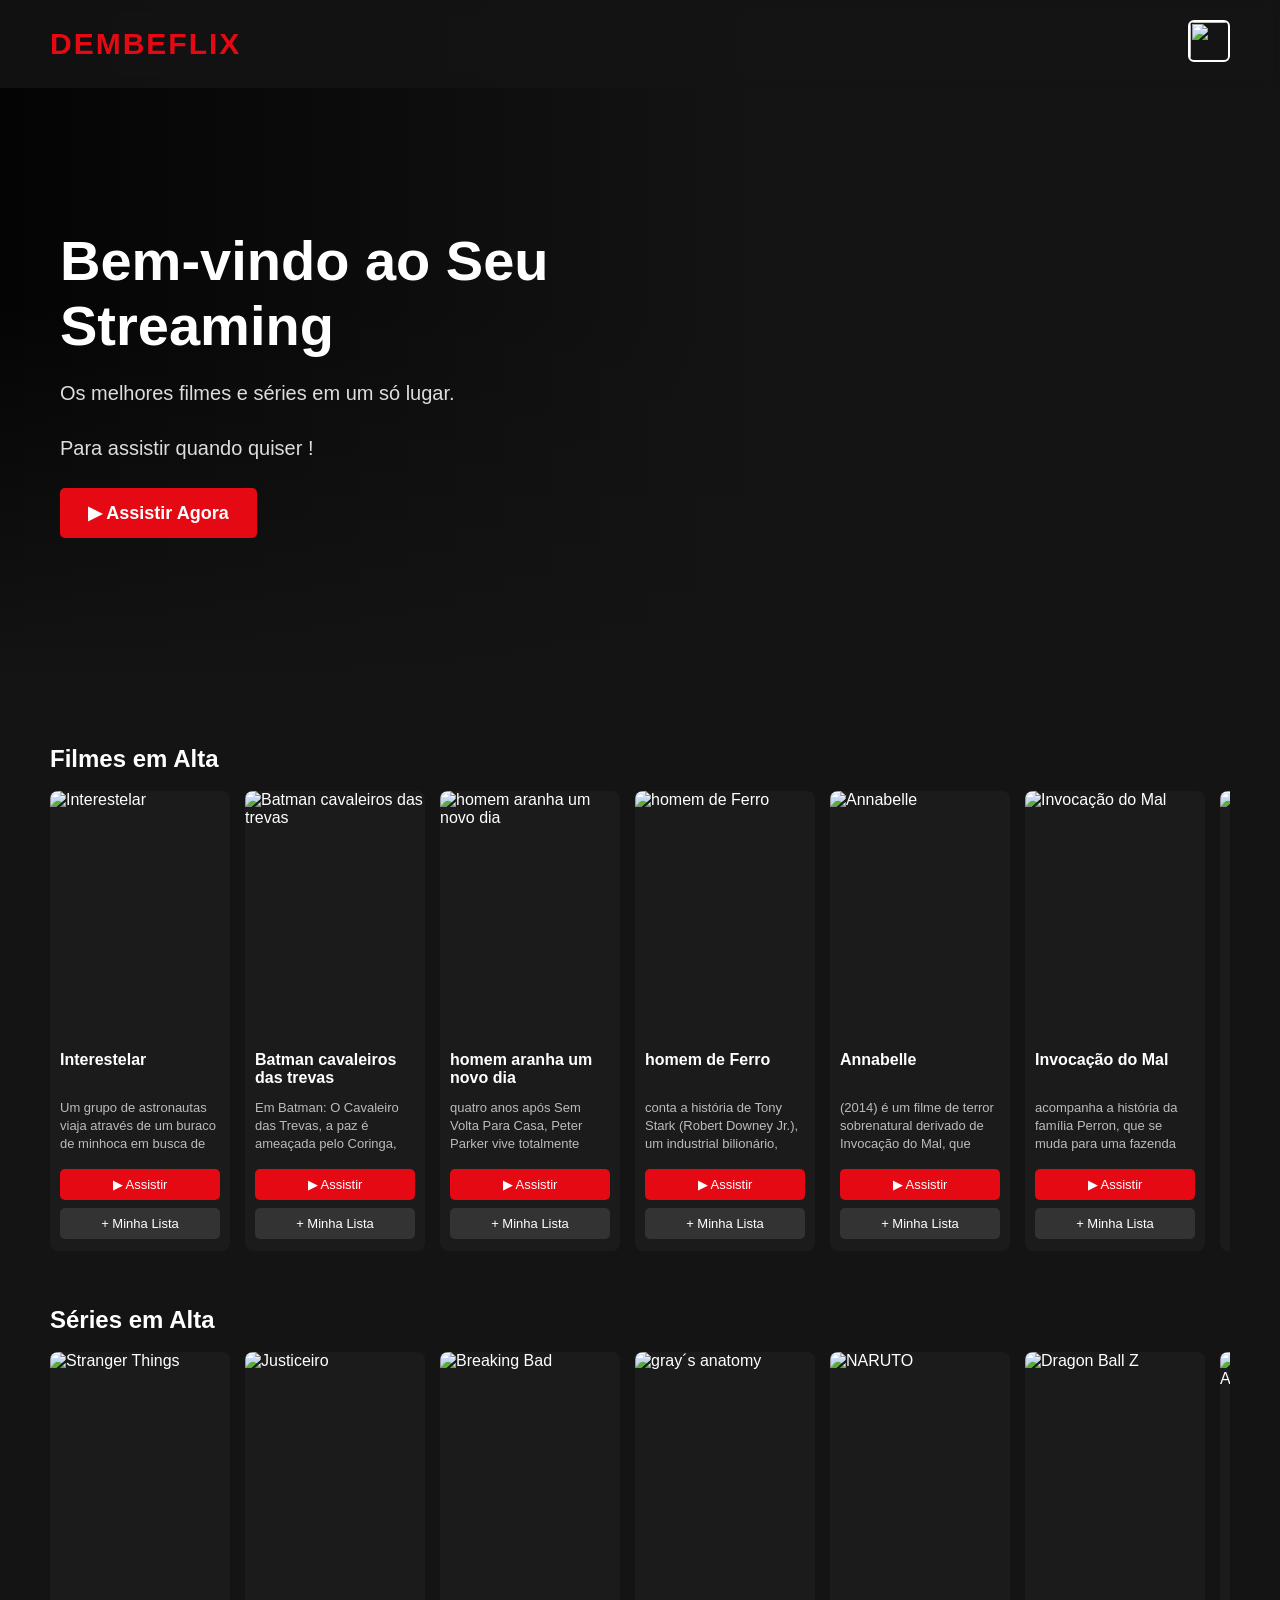
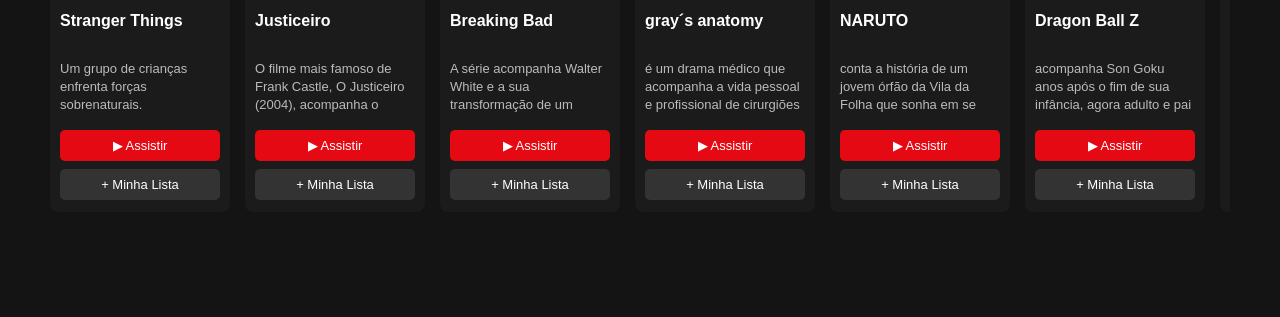
==== index.html @ 872cde3d "Add files via upload" ====
<!DOCTYPE html>
<html lang="pt-BR">
<head>
<meta charset="UTF-8">
<meta name="viewport" content="width=device-width, initial-scale=1.0">
<title>Meu Streaming</title>
<link rel="stylesheet" href="style.css">
</head>

<body>

<!-- MENU SUPERIOR -->
<header class="navbar">
    <div class="logo">DEMBEFLIX</div>

    <div class="perfil">
        <img src="Imagens/dembele.jpg" class="fotoPerfil">
    </div>
</header>


<!-- BANNER PRINCIPAL -->
<section class="banner">
    <div class="banner-conteudo">
        <h1>Bem-vindo ao Seu Streaming</h1>
        <p>Os melhores filmes e séries em um só lugar.</p>
        <p>Para assistir quando quiser !</p>

        <button class="btnAssistir">
            ▶ Assistir Agora
        </button>
    </div>
</section>


<!-- CONTEÚDO -->
<main class="container">

    <section class="lista">
        <h2>Filmes em Alta</h2>
        <div id="listaFilmes" class="carrossel"></div>
    </section>

    <section class="lista">
        <h2>Séries em Alta</h2>
        <div id="listaSeries" class="carrossel"></div>
    </section>

</main>

<script src="filmes.js"></script>
<script src="script.js"></script>

</body>
</html>
---- style.css ----
/* RESET */
*{
    margin:0;
    padding:0;
    box-sizing:border-box;
}

body{
    font-family: Arial, Helvetica, sans-serif;
    background:#141414;
    color:white;
}

/* NAVBAR */
.navbar{
    position: fixed;
    top: 0;
    width: 100%;
    padding: 20px 50px;
    display: flex;
    justify-content: space-between;
    align-items: center;

    /* CORREÇÃO */
    background: rgba(20, 20, 20, 0.85);
    backdrop-filter: blur(8px);

    z-index: 1000;
}

.logo{
    color:#e50914;
    font-size:30px;
    font-weight:bold;
    letter-spacing:2px;
}

.fotoPerfil{
    width:42px;
    height:42px;
    border-radius:6px;
    border:2px solid white;
}

/* BANNER PRINCIPAL (igual Netflix) */
.banner{
    height:85vh;
    background-image:
    linear-gradient(to top, #141414 10%, transparent 60%),
    linear-gradient(to right, rgba(0,0,0,0.8), transparent 60%),
    url('Imagens/imagem-banner.jpg');   /* coloque sua imagem aqui */

    background-size:cover;
    background-position:center;

    display:flex;
    align-items:center;
    padding-left:60px;
}

.banner-conteudo{
    max-width:500px;
}

.banner h1{
    font-size:56px;
    margin-bottom:20px;
}

.banner p{
    font-size:20px;
    color:#ddd;
    margin-bottom:25px;
    line-height:1.5;
}

/* BOTÃO */
.btnAssistir{
    background:#e50914;
    color:white;
    border:none;
    padding:14px 28px;
    font-size:18px;
    border-radius:5px;
    cursor:pointer;
    transition:0.3s;
    font-weight:bold;
}

.btnAssistir:hover{
    background:#ff1f2d;
    transform:scale(1.05);
}

/* CONTAINER */
.container{
    padding:20px 50px 50px;
    margin-top:-40px;
    position:relative;
    z-index:2;
}

.lista{
    margin-bottom:45px;
}

.lista h2{
    margin-bottom:18px;
    font-size:24px;
}

/* CARROSSEL */
.carrossel{
    display:flex;
    gap:15px;
    overflow-x:auto;
    scroll-behavior:smooth;
    padding-bottom:10px;
}

.carrossel::-webkit-scrollbar{
    display:none;
}

/* CARDS MELHORES */
.card{
    min-width:180px;
    max-width:180px;

    background:#1b1b1b;
    border-radius:8px;
    overflow:hidden;

    transition:0.3s;
    cursor:pointer;
    flex-shrink:0;

    display:flex;
    flex-direction:column;
}

.card:hover{
    transform:translateY(-6px);
    box-shadow:0 10px 25px rgba(0,0,0,0.7);
}

/* IMAGEM MENOR E MAIS BONITA */
.card img{
    width:100%;
    height:250px;
    object-fit:cover;
}

/* TEXTO */
.card h3{
    font-size:16px;
    margin:10px;

    height:38px;

    display:flex;
    align-items:flex-start;

    overflow:hidden;
}

.card p{
    font-size:13px;
    color:#bbb;
    padding:0 10px;
    line-height:1.4;

    height:55px;
    overflow:hidden;

    margin-bottom:15px;
}

/* BOTÕES DOS CARDS */
.botoes{
    display:flex;
    flex-direction:column;
    gap:8px;

    padding:0 10px 12px;

    margin-top:auto;
}

.botoes button{
    border:none;
    padding:8px;
    border-radius:5px;
    cursor:pointer;
    font-size:13px;
    transition:0.3s;
}

.botoes button:first-child{
    background:#e50914;
    color:white;
}

.botoes button:last-child{
    background:#333;
    color:white;
}

.botoes button:hover{
    transform:scale(1.03);
}


/* ============================= */
/* PÁGINA DO PLAYER */
/* ============================= */

.paginaPlayer{
    background:#000;
}


/* ÁREA PRINCIPAL */

.areaPlayer{
    padding:130px 40px 40px;
    min-height:100vh;
}


/* PLAYER */

.videoContainer{
    width:90%;
    max-width:950px;

    margin:0 auto;

    aspect-ratio:16 / 9;

    background:#000;

    border-radius:8px;
    overflow:hidden;

    box-shadow:0 10px 40px rgba(0,0,0,0.8);
}

/* TELAS MENORES */

@media (max-height:800px){

    .videoContainer{
        max-width:800px;
    }

    .areaPlayer{
        padding-top:110px;
    }

}


.videoContainer iframe{
    width:100%;
    height:100%;
}


/* INFORMAÇÕES */

.infoPlayer{
    max-width:1200px;
    margin:30px auto;
}


.infoPlayer h1{
    font-size:38px;
    margin-bottom:15px;
}


.infoPlayer p{
    font-size:18px;

    color:#bbb;

    max-width:800px;

    line-height:1.6;
}


/* BOTÃO VOLTAR */

.voltar{
    color:white;

    text-decoration:none;

    background:#333;

    padding:10px 18px;

    border-radius:5px;

    transition:0.3s;
}


.voltar:hover{
    background:#e50914;
}


/* BOTÃO PLAY DOS CARDS */

.btnPlay{
    background:#e50914;

    color:white;

    text-decoration:none;

    text-align:center;

    padding:8px;

    border-radius:5px;

    font-size:13px;

    transition:0.3s;
}


.btnPlay:hover{
    background:#ff1f2d;

    transform:scale(1.03);
}
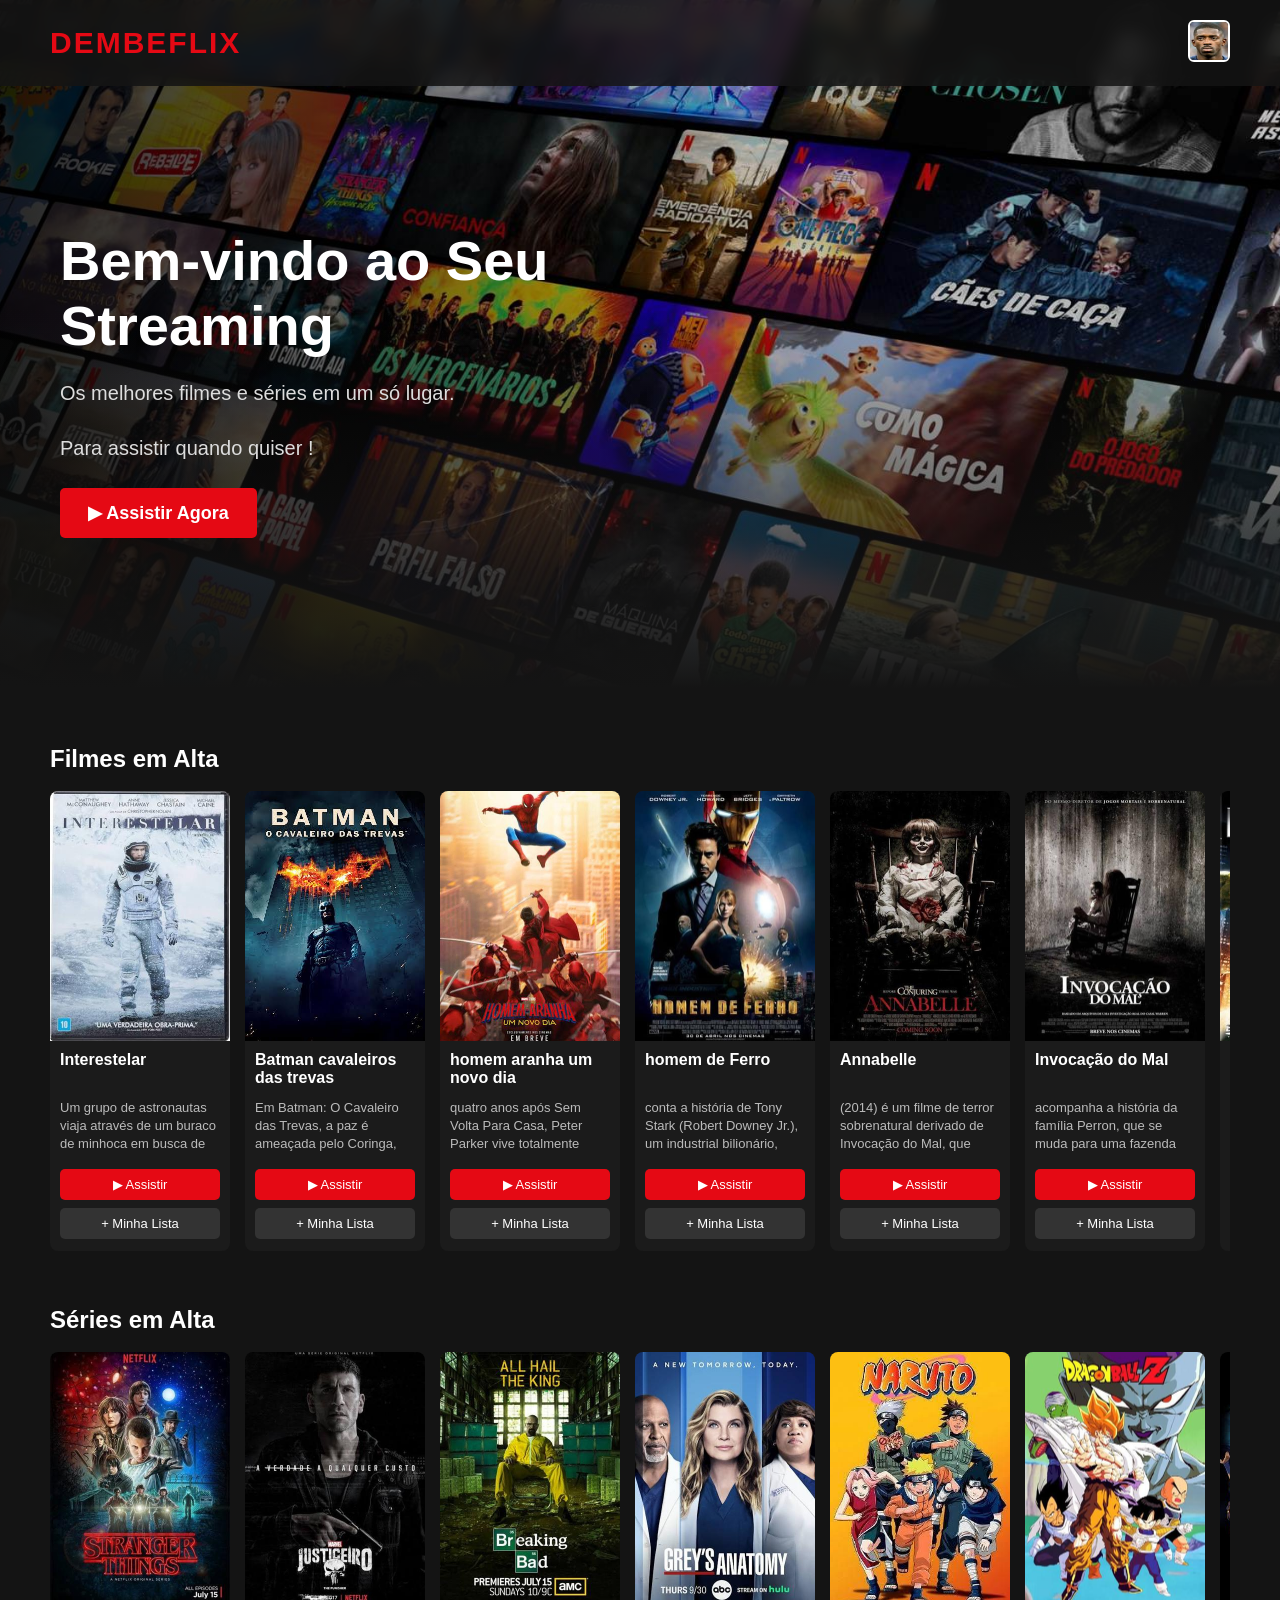
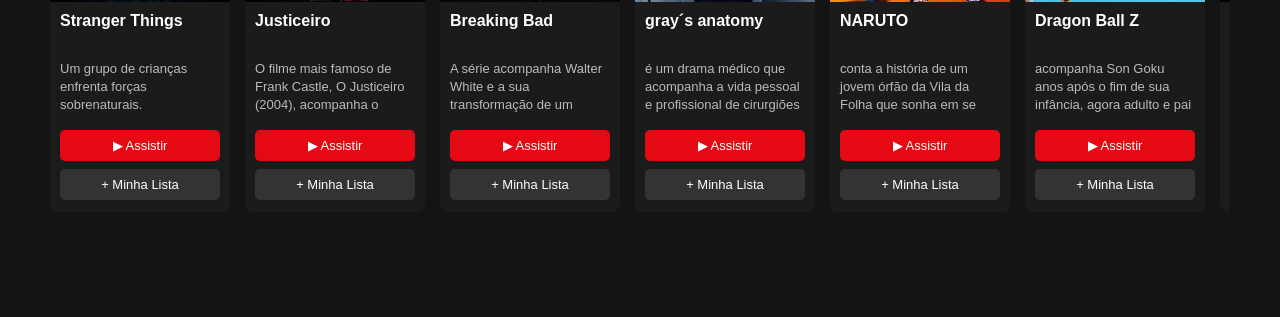
==== commit b6edbf69: "Add files via upload" ====
--- a/index.html
+++ b/index.html
@@ -3,53 +3,1202 @@
 <head>
 <meta charset="UTF-8">
 <meta name="viewport" content="width=device-width, initial-scale=1.0">
-<title>Meu Streaming</title>
-<link rel="stylesheet" href="style.css">
+<title>DEMBEFLIX</title>
+<link rel="icon" href="data:,">
+<style>
+/* RESET GERAL */
+*{ margin:0; padding:0; box-sizing:border-box; }
+html{ scroll-behavior:auto; }
+body{ background:#141414; color:white; font-family:Arial, Helvetica, sans-serif; }
+.tela{ display:none; }
+#telaPlayer{ background:#000; }
+
+/* ===== INÍCIO + PLAYER ===== */
+#telaInicio, #telaPlayer { font-family: Arial, Helvetica, sans-serif; background:#141414; color:white; }
+#telaInicio .navbar, #telaPlayer .navbar { position: fixed; top: 0; width: 100%; padding: 20px 50px; display: flex; justify-content: space-between; align-items: center; background: rgba(20, 20, 20, 0.85); backdrop-filter: blur(8px); z-index: 1000; }
+#telaInicio .logo, #telaPlayer .logo { color:#e50914; font-size:30px; font-weight:bold; letter-spacing:2px; }
+#telaInicio .fotoPerfil, #telaPlayer .fotoPerfil { width:42px; height:42px; border-radius:6px; border:2px solid white; }
+#telaInicio .banner, #telaPlayer .banner { height:85vh; background-image: linear-gradient(to top, #141414 10%, transparent 60%), linear-gradient(to right, rgba(0,0,0,0.8), transparent 60%), var(--banner); background-size:cover; background-position:center; display:flex; align-items:center; padding-left:60px; }
+#telaInicio .banner-conteudo, #telaPlayer .banner-conteudo { max-width:500px; }
+#telaInicio .banner h1, #telaPlayer .banner h1 { font-size:56px; margin-bottom:20px; }
+#telaInicio .banner p, #telaPlayer .banner p { font-size:20px; color:#ddd; margin-bottom:25px; line-height:1.5; }
+#telaInicio .btnAssistir, #telaPlayer .btnAssistir { background:#e50914; color:white; border:none; padding:14px 28px; font-size:18px; border-radius:5px; cursor:pointer; transition:0.3s; font-weight:bold; }
+#telaInicio .btnAssistir:hover, #telaPlayer .btnAssistir:hover { background:#ff1f2d; transform:scale(1.05); }
+#telaInicio .container, #telaPlayer .container { padding:20px 50px 50px; margin-top:-40px; position:relative; z-index:2; }
+#telaInicio .lista, #telaPlayer .lista { margin-bottom:45px; }
+#telaInicio .lista h2, #telaPlayer .lista h2 { margin-bottom:18px; font-size:24px; }
+#telaInicio .carrossel, #telaPlayer .carrossel { display:flex; gap:15px; overflow-x:auto; scroll-behavior:smooth; padding-bottom:10px; }
+#telaInicio .carrossel::-webkit-scrollbar, #telaPlayer .carrossel::-webkit-scrollbar { display:none; }
+#telaInicio .card, #telaPlayer .card { min-width:180px; max-width:180px; background:#1b1b1b; border-radius:8px; overflow:hidden; transition:0.3s; cursor:pointer; flex-shrink:0; display:flex; flex-direction:column; }
+#telaInicio .card:hover, #telaPlayer .card:hover { transform:translateY(-6px); box-shadow:0 10px 25px rgba(0,0,0,0.7); }
+#telaInicio .card img, #telaPlayer .card img { width:100%; height:250px; object-fit:cover; }
+#telaInicio .card h3, #telaPlayer .card h3 { font-size:16px; margin:10px; height:38px; display:flex; align-items:flex-start; overflow:hidden; }
+#telaInicio .card p, #telaPlayer .card p { font-size:13px; color:#bbb; padding:0 10px; line-height:1.4; height:55px; overflow:hidden; margin-bottom:15px; }
+#telaInicio .botoes, #telaPlayer .botoes { display:flex; flex-direction:column; gap:8px; padding:0 10px 12px; margin-top:auto; }
+#telaInicio .botoes button, #telaPlayer .botoes button { border:none; padding:8px; border-radius:5px; cursor:pointer; font-size:13px; transition:0.3s; }
+#telaInicio .botoes button:first-child, #telaPlayer .botoes button:first-child { background:#e50914; color:white; }
+#telaInicio .botoes button:last-child, #telaPlayer .botoes button:last-child { background:#333; color:white; }
+#telaInicio .botoes button:hover, #telaPlayer .botoes button:hover { transform:scale(1.03); }
+#telaInicio .paginaPlayer, #telaPlayer .paginaPlayer { background:#000; }
+#telaInicio .areaPlayer, #telaPlayer .areaPlayer { padding:130px 40px 40px; min-height:100vh; }
+#telaInicio .videoContainer, #telaPlayer .videoContainer { width:90%; max-width:950px; margin:0 auto; aspect-ratio:16 / 9; background:#000; border-radius:8px; overflow:hidden; box-shadow:0 10px 40px rgba(0,0,0,0.8); }
+@media (max-height:800px){
+#telaInicio .videoContainer, #telaPlayer .videoContainer { max-width:800px; }
+#telaInicio .areaPlayer, #telaPlayer .areaPlayer { padding-top:110px; }
+}
+#telaInicio .videoContainer iframe, #telaPlayer .videoContainer iframe { width:100%; height:100%; }
+#telaInicio .infoPlayer, #telaPlayer .infoPlayer { max-width:1200px; margin:30px auto; }
+#telaInicio .infoPlayer h1, #telaPlayer .infoPlayer h1 { font-size:38px; margin-bottom:15px; }
+#telaInicio .infoPlayer p, #telaPlayer .infoPlayer p { font-size:18px; color:#bbb; max-width:800px; line-height:1.6; }
+#telaInicio .voltar, #telaPlayer .voltar { color:white; text-decoration:none; background:#333; padding:10px 18px; border-radius:5px; transition:0.3s; }
+#telaInicio .voltar:hover, #telaPlayer .voltar:hover { background:#e50914; }
+#telaInicio .btnPlay, #telaPlayer .btnPlay { background:#e50914; color:white; text-decoration:none; text-align:center; padding:8px; border-radius:5px; font-size:13px; transition:0.3s; }
+#telaInicio .btnPlay:hover, #telaPlayer .btnPlay:hover { background:#ff1f2d; transform:scale(1.03); }
+/* ===== LOGIN ===== */
+#telaLogin { font-family: Arial, Helvetica, sans-serif; background: linear-gradient( rgba(0,0,0,0.75), rgba(0,0,0,0.75) ), var(--banner); background-size:cover; background-position:center; background-attachment:fixed; color:white; min-height:100vh; }
+#telaLogin .topoLogin { padding:25px 60px; }
+#telaLogin .logo { color:#e50914; font-size:32px; font-weight:bold; letter-spacing:2px; text-decoration:none; }
+#telaLogin .areaLogin { min-height:calc(100vh - 90px); display:flex; justify-content:center; align-items:center; padding:30px; }
+#telaLogin .caixaLogin { width:100%; max-width:430px; background:rgba(0,0,0,0.88); padding:45px; border-radius:8px; }
+#telaLogin .opcoesLogin { display:flex; margin-bottom:35px; }
+#telaLogin .opcoesLogin button { width:50%; border:none; background:#333; color:#aaa; padding:13px; cursor:pointer; font-size:15px; }
+#telaLogin .opcoesLogin .opcaoAtiva { background:#e50914; color:white; }
+#telaLogin .caixaLogin h1 { margin-bottom:8px; }
+#telaLogin .subtitulo { color:#aaa; margin-bottom:25px; }
+#telaLogin .caixaLogin label { display:block; margin-top:15px; margin-bottom:7px; }
+#telaLogin .caixaLogin input, #telaLogin .caixaLogin select { width:100%; padding:13px; background:#333; border:1px solid #555; border-radius:5px; color:white; outline:none; }
+#telaLogin .caixaLogin input:focus, #telaLogin .caixaLogin select:focus { border-color:#e50914; }
+#telaLogin .botaoPrincipal { width:100%; margin-top:25px; padding:13px; background:#e50914; color:white; border:none; border-radius:5px; font-size:16px; font-weight:bold; cursor:pointer; }
+#telaLogin .botaoPrincipal:hover { background:#ff1f2d; }
+#telaLogin .formEscondido { display:none; }
+/* ===== CATÁLOGO ===== */
+#telaCatalogo { font-family: Arial, Helvetica, sans-serif; background:#141414; color:white; }
+#telaCatalogo .navbarCatalogo { position:fixed; top:0; width:100%; padding:15px 45px; background:rgba(20,20,20,0.95); display:flex; justify-content:space-between; align-items:center; z-index:1000; }
+#telaCatalogo .ladoEsquerdo, #telaCatalogo .ladoDireito { display:flex; align-items:center; gap:30px; }
+#telaCatalogo .logo { color:#e50914; font-size:28px; font-weight:bold; letter-spacing:2px; }
+#telaCatalogo .menuCatalogo { display:flex; gap:8px; }
+#telaCatalogo .menuCatalogo button { background:none; color:#bbb; border:none; cursor:pointer; font-size:15px; padding:10px 12px; }
+#telaCatalogo .menuCatalogo button:hover, #telaCatalogo .menuCatalogo .menuAtivo { color:white; }
+#telaCatalogo .pesquisa { display:flex; align-items:center; background:#222; border:1px solid #555; border-radius:5px; padding:4px 10px; }
+#telaCatalogo .pesquisa input { width:220px; background:none; border:none; outline:none; color:white; padding:8px; }
+#telaCatalogo .usuario { position:relative; display:flex; align-items:center; gap:10px; }
+#telaCatalogo .ola { font-size:14px; }
+#telaCatalogo .fotoUsuario { width:42px; height:42px; border-radius:6px; border:2px solid white; cursor:pointer; }
+#telaCatalogo .menuPerfil { position:absolute; right:0; top:55px; width:160px; background:#222; border:1px solid #444; border-radius:5px; display:none; overflow:hidden; }
+#telaCatalogo .menuPerfil.aberto { display:block; }
+#telaCatalogo .menuPerfil button, #telaCatalogo .menuPerfil a { display:block; width:100%; padding:13px; background:none; border:none; color:white; text-align:left; text-decoration:none; cursor:pointer; }
+#telaCatalogo .menuPerfil button:hover, #telaCatalogo .menuPerfil a:hover { background:#333; }
+#telaCatalogo .conteudoCatalogo { padding:120px 50px 60px; }
+#telaCatalogo .cabecalhoConteudo { margin-bottom:30px; }
+#telaCatalogo .cabecalhoConteudo h1 { font-size:32px; }
+#telaCatalogo .cabecalhoConteudo p { color:#aaa; margin-top:7px; }
+#telaCatalogo .gradeCatalogo { display:grid; grid-template-columns: repeat( auto-fill, 180px ); gap:15px; justify-content:flex-start; }
+#telaCatalogo .cardCatalogo { width:180px; min-width:180px; max-width:180px; background:#1b1b1b; border-radius:8px; overflow:hidden; transition:0.3s; position:relative; display:flex; flex-direction:column; }
+#telaCatalogo .cardCatalogo:hover { transform:translateY(-6px); box-shadow: 0 10px 30px rgba(0,0,0,0.7); }
+#telaCatalogo .cardCatalogo img { width:100%; height:250px; object-fit:cover; }
+#telaCatalogo .infoCard { padding:10px; flex:1; display:flex; flex-direction:column; }
+#telaCatalogo .infoCard h3 { font-size:16px; margin-bottom:10px; min-height:38px; overflow:hidden; }
+#telaCatalogo .detalhes { color:#aaa; font-size:12px; line-height:1.3; min-height:34px; margin-bottom:10px; overflow:hidden; }
+#telaCatalogo .descricao { color:#bbb; font-size:13px; line-height:1.4; height:55px; overflow:hidden; }
+#telaCatalogo .acoesCard { display:flex; gap:8px; margin-top:auto; padding-top:12px; }
+#telaCatalogo .assistirCatalogo { flex:1; background:#e50914; color:white; text-decoration:none; text-align:center; padding:8px; border-radius:5px; font-size:13px; }
+#telaCatalogo .botaoFavorito { width:42px; background:#333; border:none; color:white; border-radius:5px; font-size:20px; cursor:pointer; }
+#telaCatalogo .botaoFavorito.ativo { color:#e50914; }
+#telaCatalogo .mensagemVazia { color:#aaa; font-size:18px; }
+@media(max-width:800px){
+#telaCatalogo .navbarCatalogo { padding:15px 20px; }
+#telaCatalogo .pesquisa { display:none; }
+#telaCatalogo .conteudoCatalogo { padding-left:20px; padding-right:20px; }
+}
+#telaPlayer .paginaPlayer{ min-height:100vh; }
+
+</style>
 </head>
-
 <body>
 
-<!-- MENU SUPERIOR -->
-<header class="navbar">
-    <div class="logo">DEMBEFLIX</div>
-
-    <div class="perfil">
-        <img src="Imagens/dembele.jpg" class="fotoPerfil">
-    </div>
-</header>
-
-
-<!-- BANNER PRINCIPAL -->
-<section class="banner">
-    <div class="banner-conteudo">
-        <h1>Bem-vindo ao Seu Streaming</h1>
-        <p>Os melhores filmes e séries em um só lugar.</p>
-        <p>Para assistir quando quiser !</p>
-
-        <button class="btnAssistir">
-            ▶ Assistir Agora
-        </button>
-    </div>
-</section>
-
-
-<!-- CONTEÚDO -->
-<main class="container">
-
-    <section class="lista">
-        <h2>Filmes em Alta</h2>
-        <div id="listaFilmes" class="carrossel"></div>
+<!-- ======================= TELA: INÍCIO ======================= -->
+<div class="tela" id="telaInicio">
+
+    <header class="navbar">
+        <div class="logo">DEMBEFLIX</div>
+        <div class="perfil">
+            <img data-img="dembele.jpg" alt="Perfil" class="fotoPerfil" id="fotoPerfilInicio" style="cursor:pointer">
+        </div>
+    </header>
+
+    <section class="banner">
+        <div class="banner-conteudo">
+            <h1>Bem-vindo ao Seu Streaming</h1>
+            <p>Os melhores filmes e séries em um só lugar.</p>
+            <p>Para assistir quando quiser !</p>
+            <button class="btnAssistir" id="btnAssistirAgora">▶ Assistir Agora</button>
+        </div>
     </section>
 
-    <section class="lista">
-        <h2>Séries em Alta</h2>
-        <div id="listaSeries" class="carrossel"></div>
-    </section>
-
-</main>
-
-<script src="filmes.js"></script>
-<script src="script.js"></script>
+    <main class="container">
+        <section class="lista">
+            <h2>Filmes em Alta</h2>
+            <div id="listaFilmes" class="carrossel"></div>
+        </section>
+        <section class="lista">
+            <h2>Séries em Alta</h2>
+            <div id="listaSeries" class="carrossel"></div>
+        </section>
+    </main>
+</div>
+
+
+<!-- ======================= TELA: LOGIN ======================= -->
+<div class="tela" id="telaLogin">
+
+    <header class="topoLogin">
+        <a href="#inicio" class="logo">DEMBEFLIX</a>
+    </header>
+
+    <main class="areaLogin">
+        <div class="caixaLogin">
+
+            <div class="opcoesLogin">
+                <button id="botaoEntrar" class="opcaoAtiva" type="button">Entrar</button>
+                <button id="botaoCadastro" type="button">Cadastre-se</button>
+            </div>
+
+            <form id="formLogin">
+                <h1>Entrar</h1>
+                <p class="subtitulo">Acesse o DEMBEFLIX para continuar.</p>
+
+                <label>Email</label>
+                <input type="email" placeholder="Digite seu email" required>
+
+                <label>Senha</label>
+                <input type="password" placeholder="Digite sua senha" required>
+
+                <button type="submit" class="botaoPrincipal">Acessar</button>
+            </form>
+
+            <form id="formCadastro" class="formEscondido">
+                <h1>Crie sua conta</h1>
+                <p class="subtitulo">Cadastre-se para acessar o catálogo.</p>
+
+                <label>Nome</label>
+                <input type="text" placeholder="Digite seu nome" required>
+
+                <label>Gênero</label>
+                <select required>
+                    <option value="">Selecione</option>
+                    <option value="masculino">Masculino</option>
+                    <option value="feminino">Feminino</option>
+                </select>
+
+                <label>Data de nascimento</label>
+                <input type="date" required>
+
+                <label>Email</label>
+                <input type="email" placeholder="Digite seu email" required>
+
+                <label>Senha</label>
+                <input type="password" placeholder="Digite uma senha" required>
+
+                <label>Confirmar senha</label>
+                <input type="password" placeholder="Digite novamente" required>
+
+                <button type="submit" class="botaoPrincipal">Criar conta</button>
+            </form>
+
+        </div>
+    </main>
+</div>
+
+
+<!-- ======================= TELA: CATÁLOGO ======================= -->
+<div class="tela" id="telaCatalogo">
+
+    <header class="navbarCatalogo">
+        <div class="ladoEsquerdo">
+            <div class="logo">DEMBEFLIX</div>
+            <nav class="menuCatalogo">
+                <button class="menuAtivo" data-tipo="todos">Início</button>
+                <button data-tipo="filme">Filmes</button>
+                <button data-tipo="serie">Séries</button>
+            </nav>
+        </div>
+
+        <div class="ladoDireito">
+            <div class="pesquisa">
+                <span>🔍</span>
+                <input type="text" id="campoPesquisa" placeholder="Pesquisar filmes e séries">
+            </div>
+
+            <div class="usuario">
+                <span class="ola">OLÁ</span>
+                <img data-img="dembele.jpg" class="fotoUsuario" id="fotoUsuario" alt="Perfil">
+                <div class="menuPerfil" id="menuPerfil">
+                    <button id="mostrarFavoritos">♥ Favoritos</button>
+                    <a href="#inicio">Sair</a>
+                </div>
+            </div>
+        </div>
+    </header>
+
+    <main class="conteudoCatalogo">
+        <div class="cabecalhoConteudo">
+            <h1 id="tituloCatalogo">Filmes e Séries</h1>
+            <p>Escolha o que deseja assistir.</p>
+        </div>
+        <div id="gradeCatalogo" class="gradeCatalogo"></div>
+    </main>
+</div>
+
+
+<!-- ======================= TELA: PLAYER ======================= -->
+<div class="tela" id="telaPlayer">
+  <div class="paginaPlayer">
+
+    <header class="navbar">
+        <div class="logo">DEMBEFLIX</div>
+        <a href="#inicio" class="voltar">✕ Fechar</a>
+    </header>
+
+    <main class="areaPlayer">
+        <div class="videoContainer">
+            <iframe id="playerYoutube" src="" title="Trailer" frameborder="0"
+                allow="accelerometer; autoplay; clipboard-write; encrypted-media; gyroscope; picture-in-picture"
+                allowfullscreen></iframe>
+        </div>
+
+        <section class="infoPlayer">
+            <h1 id="tituloPlayer"></h1>
+            <p id="descricaoPlayer"></p>
+        </section>
+    </main>
+
+  </div>
+</div>
+
+
+<!-- ======================= IMAGENS (embutidas) ======================= -->
+<script>
+const IMAGENS = {"a-hora-do-pesadelo.jpg": "[data-uri]", "annabelle.jpg": "[data-uri]", "as-branquelas.jpg": "[data-uri]", "ate-o-ultimo-homem.jpg": "[data-uri]", "attack-on-titan.jpg": "[data-uri]", "avatar-a-lenda.jpg": "[data-uri]", "batman-cavaleiros-das-trevas.jpg": "[data-uri]", "blue-lock.jpg": "[data-uri]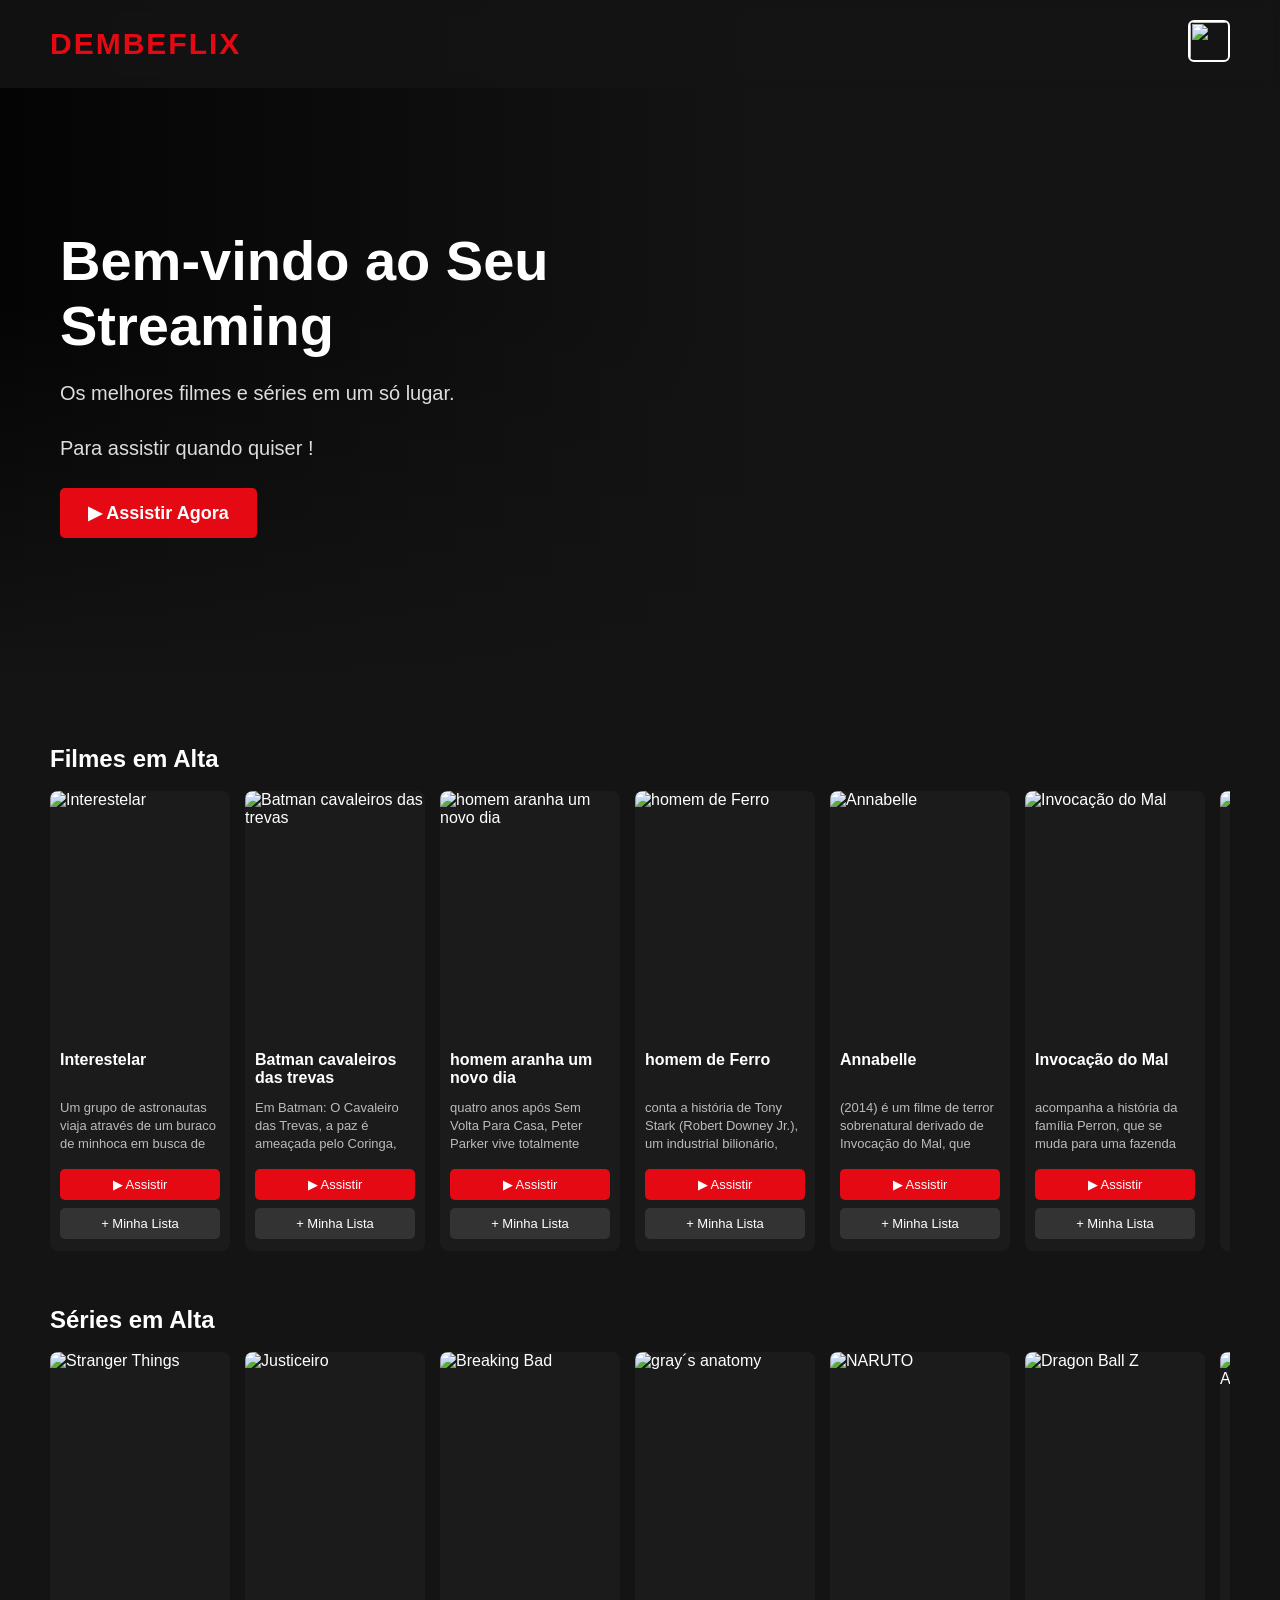
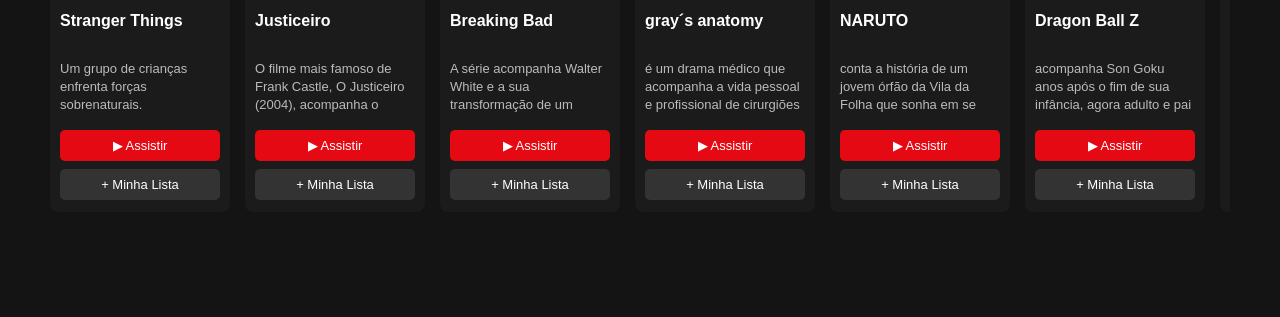
==== commit 7ff7c295: "Add files via upload" ====
--- a/index.html
+++ b/index.html
@@ -3,1202 +3,53 @@
 <head>
 <meta charset="UTF-8">
 <meta name="viewport" content="width=device-width, initial-scale=1.0">
-<title>DEMBEFLIX</title>
-<link rel="icon" href="data:,">
-<style>
-/* RESET GERAL */
-*{ margin:0; padding:0; box-sizing:border-box; }
-html{ scroll-behavior:auto; }
-body{ background:#141414; color:white; font-family:Arial, Helvetica, sans-serif; }
-.tela{ display:none; }
-#telaPlayer{ background:#000; }
+<title>Meu Streaming</title>
+<link rel="stylesheet" href="style.css">
+</head>
 
-/* ===== INÍCIO + PLAYER ===== */
-#telaInicio, #telaPlayer { font-family: Arial, Helvetica, sans-serif; background:#141414; color:white; }
-#telaInicio .navbar, #telaPlayer .navbar { position: fixed; top: 0; width: 100%; padding: 20px 50px; display: flex; justify-content: space-between; align-items: center; background: rgba(20, 20, 20, 0.85); backdrop-filter: blur(8px); z-index: 1000; }
-#telaInicio .logo, #telaPlayer .logo { color:#e50914; font-size:30px; font-weight:bold; letter-spacing:2px; }
-#telaInicio .fotoPerfil, #telaPlayer .fotoPerfil { width:42px; height:42px; border-radius:6px; border:2px solid white; }
-#telaInicio .banner, #telaPlayer .banner { height:85vh; background-image: linear-gradient(to top, #141414 10%, transparent 60%), linear-gradient(to right, rgba(0,0,0,0.8), transparent 60%), var(--banner); background-size:cover; background-position:center; display:flex; align-items:center; padding-left:60px; }
-#telaInicio .banner-conteudo, #telaPlayer .banner-conteudo { max-width:500px; }
-#telaInicio .banner h1, #telaPlayer .banner h1 { font-size:56px; margin-bottom:20px; }
-#telaInicio .banner p, #telaPlayer .banner p { font-size:20px; color:#ddd; margin-bottom:25px; line-height:1.5; }
-#telaInicio .btnAssistir, #telaPlayer .btnAssistir { background:#e50914; color:white; border:none; padding:14px 28px; font-size:18px; border-radius:5px; cursor:pointer; transition:0.3s; font-weight:bold; }
-#telaInicio .btnAssistir:hover, #telaPlayer .btnAssistir:hover { background:#ff1f2d; transform:scale(1.05); }
-#telaInicio .container, #telaPlayer .container { padding:20px 50px 50px; margin-top:-40px; position:relative; z-index:2; }
-#telaInicio .lista, #telaPlayer .lista { margin-bottom:45px; }
-#telaInicio .lista h2, #telaPlayer .lista h2 { margin-bottom:18px; font-size:24px; }
-#telaInicio .carrossel, #telaPlayer .carrossel { display:flex; gap:15px; overflow-x:auto; scroll-behavior:smooth; padding-bottom:10px; }
-#telaInicio .carrossel::-webkit-scrollbar, #telaPlayer .carrossel::-webkit-scrollbar { display:none; }
-#telaInicio .card, #telaPlayer .card { min-width:180px; max-width:180px; background:#1b1b1b; border-radius:8px; overflow:hidden; transition:0.3s; cursor:pointer; flex-shrink:0; display:flex; flex-direction:column; }
-#telaInicio .card:hover, #telaPlayer .card:hover { transform:translateY(-6px); box-shadow:0 10px 25px rgba(0,0,0,0.7); }
-#telaInicio .card img, #telaPlayer .card img { width:100%; height:250px; object-fit:cover; }
-#telaInicio .card h3, #telaPlayer .card h3 { font-size:16px; margin:10px; height:38px; display:flex; align-items:flex-start; overflow:hidden; }
-#telaInicio .card p, #telaPlayer .card p { font-size:13px; color:#bbb; padding:0 10px; line-height:1.4; height:55px; overflow:hidden; margin-bottom:15px; }
-#telaInicio .botoes, #telaPlayer .botoes { display:flex; flex-direction:column; gap:8px; padding:0 10px 12px; margin-top:auto; }
-#telaInicio .botoes button, #telaPlayer .botoes button { border:none; padding:8px; border-radius:5px; cursor:pointer; font-size:13px; transition:0.3s; }
-#telaInicio .botoes button:first-child, #telaPlayer .botoes button:first-child { background:#e50914; color:white; }
-#telaInicio .botoes button:last-child, #telaPlayer .botoes button:last-child { background:#333; color:white; }
-#telaInicio .botoes button:hover, #telaPlayer .botoes button:hover { transform:scale(1.03); }
-#telaInicio .paginaPlayer, #telaPlayer .paginaPlayer { background:#000; }
-#telaInicio .areaPlayer, #telaPlayer .areaPlayer { padding:130px 40px 40px; min-height:100vh; }
-#telaInicio .videoContainer, #telaPlayer .videoContainer { width:90%; max-width:950px; margin:0 auto; aspect-ratio:16 / 9; background:#000; border-radius:8px; overflow:hidden; box-shadow:0 10px 40px rgba(0,0,0,0.8); }
-@media (max-height:800px){
-#telaInicio .videoContainer, #telaPlayer .videoContainer { max-width:800px; }
-#telaInicio .areaPlayer, #telaPlayer .areaPlayer { padding-top:110px; }
-}
-#telaInicio .videoContainer iframe, #telaPlayer .videoContainer iframe { width:100%; height:100%; }
-#telaInicio .infoPlayer, #telaPlayer .infoPlayer { max-width:1200px; margin:30px auto; }
-#telaInicio .infoPlayer h1, #telaPlayer .infoPlayer h1 { font-size:38px; margin-bottom:15px; }
-#telaInicio .infoPlayer p, #telaPlayer .infoPlayer p { font-size:18px; color:#bbb; max-width:800px; line-height:1.6; }
-#telaInicio .voltar, #telaPlayer .voltar { color:white; text-decoration:none; background:#333; padding:10px 18px; border-radius:5px; transition:0.3s; }
-#telaInicio .voltar:hover, #telaPlayer .voltar:hover { background:#e50914; }
-#telaInicio .btnPlay, #telaPlayer .btnPlay { background:#e50914; color:white; text-decoration:none; text-align:center; padding:8px; border-radius:5px; font-size:13px; transition:0.3s; }
-#telaInicio .btnPlay:hover, #telaPlayer .btnPlay:hover { background:#ff1f2d; transform:scale(1.03); }
-/* ===== LOGIN ===== */
-#telaLogin { font-family: Arial, Helvetica, sans-serif; background: linear-gradient( rgba(0,0,0,0.75), rgba(0,0,0,0.75) ), var(--banner); background-size:cover; background-position:center; background-attachment:fixed; color:white; min-height:100vh; }
-#telaLogin .topoLogin { padding:25px 60px; }
-#telaLogin .logo { color:#e50914; font-size:32px; font-weight:bold; letter-spacing:2px; text-decoration:none; }
-#telaLogin .areaLogin { min-height:calc(100vh - 90px); display:flex; justify-content:center; align-items:center; padding:30px; }
-#telaLogin .caixaLogin { width:100%; max-width:430px; background:rgba(0,0,0,0.88); padding:45px; border-radius:8px; }
-#telaLogin .opcoesLogin { display:flex; margin-bottom:35px; }
-#telaLogin .opcoesLogin button { width:50%; border:none; background:#333; color:#aaa; padding:13px; cursor:pointer; font-size:15px; }
-#telaLogin .opcoesLogin .opcaoAtiva { background:#e50914; color:white; }
-#telaLogin .caixaLogin h1 { margin-bottom:8px; }
-#telaLogin .subtitulo { color:#aaa; margin-bottom:25px; }
-#telaLogin .caixaLogin label { display:block; margin-top:15px; margin-bottom:7px; }
-#telaLogin .caixaLogin input, #telaLogin .caixaLogin select { width:100%; padding:13px; background:#333; border:1px solid #555; border-radius:5px; color:white; outline:none; }
-#telaLogin .caixaLogin input:focus, #telaLogin .caixaLogin select:focus { border-color:#e50914; }
-#telaLogin .botaoPrincipal { width:100%; margin-top:25px; padding:13px; background:#e50914; color:white; border:none; border-radius:5px; font-size:16px; font-weight:bold; cursor:pointer; }
-#telaLogin .botaoPrincipal:hover { background:#ff1f2d; }
-#telaLogin .formEscondido { display:none; }
-/* ===== CATÁLOGO ===== */
-#telaCatalogo { font-family: Arial, Helvetica, sans-serif; background:#141414; color:white; }
-#telaCatalogo .navbarCatalogo { position:fixed; top:0; width:100%; padding:15px 45px; background:rgba(20,20,20,0.95); display:flex; justify-content:space-between; align-items:center; z-index:1000; }
-#telaCatalogo .ladoEsquerdo, #telaCatalogo .ladoDireito { display:flex; align-items:center; gap:30px; }
-#telaCatalogo .logo { color:#e50914; font-size:28px; font-weight:bold; letter-spacing:2px; }
-#telaCatalogo .menuCatalogo { display:flex; gap:8px; }
-#telaCatalogo .menuCatalogo button { background:none; color:#bbb; border:none; cursor:pointer; font-size:15px; padding:10px 12px; }
-#telaCatalogo .menuCatalogo button:hover, #telaCatalogo .menuCatalogo .menuAtivo { color:white; }
-#telaCatalogo .pesquisa { display:flex; align-items:center; background:#222; border:1px solid #555; border-radius:5px; padding:4px 10px; }
-#telaCatalogo .pesquisa input { width:220px; background:none; border:none; outline:none; color:white; padding:8px; }
-#telaCatalogo .usuario { position:relative; display:flex; align-items:center; gap:10px; }
-#telaCatalogo .ola { font-size:14px; }
-#telaCatalogo .fotoUsuario { width:42px; height:42px; border-radius:6px; border:2px solid white; cursor:pointer; }
-#telaCatalogo .menuPerfil { position:absolute; right:0; top:55px; width:160px; background:#222; border:1px solid #444; border-radius:5px; display:none; overflow:hidden; }
-#telaCatalogo .menuPerfil.aberto { display:block; }
-#telaCatalogo .menuPerfil button, #telaCatalogo .menuPerfil a { display:block; width:100%; padding:13px; background:none; border:none; color:white; text-align:left; text-decoration:none; cursor:pointer; }
-#telaCatalogo .menuPerfil button:hover, #telaCatalogo .menuPerfil a:hover { background:#333; }
-#telaCatalogo .conteudoCatalogo { padding:120px 50px 60px; }
-#telaCatalogo .cabecalhoConteudo { margin-bottom:30px; }
-#telaCatalogo .cabecalhoConteudo h1 { font-size:32px; }
-#telaCatalogo .cabecalhoConteudo p { color:#aaa; margin-top:7px; }
-#telaCatalogo .gradeCatalogo { display:grid; grid-template-columns: repeat( auto-fill, 180px ); gap:15px; justify-content:flex-start; }
-#telaCatalogo .cardCatalogo { width:180px; min-width:180px; max-width:180px; background:#1b1b1b; border-radius:8px; overflow:hidden; transition:0.3s; position:relative; display:flex; flex-direction:column; }
-#telaCatalogo .cardCatalogo:hover { transform:translateY(-6px); box-shadow: 0 10px 30px rgba(0,0,0,0.7); }
-#telaCatalogo .cardCatalogo img { width:100%; height:250px; object-fit:cover; }
-#telaCatalogo .infoCard { padding:10px; flex:1; display:flex; flex-direction:column; }
-#telaCatalogo .infoCard h3 { font-size:16px; margin-bottom:10px; min-height:38px; overflow:hidden; }
-#telaCatalogo .detalhes { color:#aaa; font-size:12px; line-height:1.3; min-height:34px; margin-bottom:10px; overflow:hidden; }
-#telaCatalogo .descricao { color:#bbb; font-size:13px; line-height:1.4; height:55px; overflow:hidden; }
-#telaCatalogo .acoesCard { display:flex; gap:8px; margin-top:auto; padding-top:12px; }
-#telaCatalogo .assistirCatalogo { flex:1; background:#e50914; color:white; text-decoration:none; text-align:center; padding:8px; border-radius:5px; font-size:13px; }
-#telaCatalogo .botaoFavorito { width:42px; background:#333; border:none; color:white; border-radius:5px; font-size:20px; cursor:pointer; }
-#telaCatalogo .botaoFavorito.ativo { color:#e50914; }
-#telaCatalogo .mensagemVazia { color:#aaa; font-size:18px; }
-@media(max-width:800px){
-#telaCatalogo .navbarCatalogo { padding:15px 20px; }
-#telaCatalogo .pesquisa { display:none; }
-#telaCatalogo .conteudoCatalogo { padding-left:20px; padding-right:20px; }
-}
-#telaPlayer .paginaPlayer{ min-height:100vh; }
-
-</style>
-</head>
 <body>
 
-<!-- ======================= TELA: INÍCIO ======================= -->
-<div class="tela" id="telaInicio">
+<!-- MENU SUPERIOR -->
+<header class="navbar">
+    <div class="logo">DEMBEFLIX</div>
 
-    <header class="navbar">
-        <div class="logo">DEMBEFLIX</div>
-        <div class="perfil">
-            <img data-img="dembele.jpg" alt="Perfil" class="fotoPerfil" id="fotoPerfilInicio" style="cursor:pointer">
-        </div>
-    </header>
+    <div class="perfil">
+        <img src="Imagens/dembele.jpg" class="fotoPerfil">
+    </div>
+</header>
 
-    <section class="banner">
-        <div class="banner-conteudo">
-            <h1>Bem-vindo ao Seu Streaming</h1>
-            <p>Os melhores filmes e séries em um só lugar.</p>
-            <p>Para assistir quando quiser !</p>
-            <button class="btnAssistir" id="btnAssistirAgora">▶ Assistir Agora</button>
-        </div>
+
+<!-- BANNER PRINCIPAL -->
+<section class="banner">
+    <div class="banner-conteudo">
+        <h1>Bem-vindo ao Seu Streaming</h1>
+        <p>Os melhores filmes e séries em um só lugar.</p>
+        <p>Para assistir quando quiser !</p>
+
+        <button class="btnAssistir">
+            ▶ Assistir Agora
+        </button>
+    </div>
+</section>
+
+
+<!-- CONTEÚDO -->
+<main class="container">
+
+    <section class="lista">
+        <h2>Filmes em Alta</h2>
+        <div id="listaFilmes" class="carrossel"></div>
     </section>
 
-    <main class="container">
-        <section class="lista">
-            <h2>Filmes em Alta</h2>
-            <div id="listaFilmes" class="carrossel"></div>
-        </section>
-        <section class="lista">
-            <h2>Séries em Alta</h2>
-            <div id="listaSeries" class="carrossel"></div>
-        </section>
-    </main>
-</div>
+    <section class="lista">
+        <h2>Séries em Alta</h2>
+        <div id="listaSeries" class="carrossel"></div>
+    </section>
 
+</main>
 
-<!-- ======================= TELA: LOGIN ======================= -->
-<div class="tela" id="telaLogin">
-
-    <header class="topoLogin">
-        <a href="#inicio" class="logo">DEMBEFLIX</a>
-    </header>
-
-    <main class="areaLogin">
-        <div class="caixaLogin">
-
-            <div class="opcoesLogin">
-                <button id="botaoEntrar" class="opcaoAtiva" type="button">Entrar</button>
-                <button id="botaoCadastro" type="button">Cadastre-se</button>
-            </div>
-
-            <form id="formLogin">
-                <h1>Entrar</h1>
-                <p class="subtitulo">Acesse o DEMBEFLIX para continuar.</p>
-
-                <label>Email</label>
-                <input type="email" placeholder="Digite seu email" required>
-
-                <label>Senha</label>
-                <input type="password" placeholder="Digite sua senha" required>
-
-                <button type="submit" class="botaoPrincipal">Acessar</button>
-            </form>
-
-            <form id="formCadastro" class="formEscondido">
-                <h1>Crie sua conta</h1>
-                <p class="subtitulo">Cadastre-se para acessar o catálogo.</p>
-
-                <label>Nome</label>
-                <input type="text" placeholder="Digite seu nome" required>
-
-                <label>Gênero</label>
-                <select required>
-                    <option value="">Selecione</option>
-                    <option value="masculino">Masculino</option>
-                    <option value="feminino">Feminino</option>
-                </select>
-
-                <label>Data de nascimento</label>
-                <input type="date" required>
-
-                <label>Email</label>
-                <input type="email" placeholder="Digite seu email" required>
-
-                <label>Senha</label>
-                <input type="password" placeholder="Digite uma senha" required>
-
-                <label>Confirmar senha</label>
-                <input type="password" placeholder="Digite novamente" required>
-
-                <button type="submit" class="botaoPrincipal">Criar conta</button>
-            </form>
-
-        </div>
-    </main>
-</div>
-
-
-<!-- ======================= TELA: CATÁLOGO ======================= -->
-<div class="tela" id="telaCatalogo">
-
-    <header class="navbarCatalogo">
-        <div class="ladoEsquerdo">
-            <div class="logo">DEMBEFLIX</div>
-            <nav class="menuCatalogo">
-                <button class="menuAtivo" data-tipo="todos">Início</button>
-                <button data-tipo="filme">Filmes</button>
-                <button data-tipo="serie">Séries</button>
-            </nav>
-        </div>
-
-        <div class="ladoDireito">
-            <div class="pesquisa">
-                <span>🔍</span>
-                <input type="text" id="campoPesquisa" placeholder="Pesquisar filmes e séries">
-            </div>
-
-            <div class="usuario">
-                <span class="ola">OLÁ</span>
-                <img data-img="dembele.jpg" class="fotoUsuario" id="fotoUsuario" alt="Perfil">
-                <div class="menuPerfil" id="menuPerfil">
-                    <button id="mostrarFavoritos">♥ Favoritos</button>
-                    <a href="#inicio">Sair</a>
-                </div>
-            </div>
-        </div>
-    </header>
-
-    <main class="conteudoCatalogo">
-        <div class="cabecalhoConteudo">
-            <h1 id="tituloCatalogo">Filmes e Séries</h1>
-            <p>Escolha o que deseja assistir.</p>
-        </div>
-        <div id="gradeCatalogo" class="gradeCatalogo"></div>
-    </main>
-</div>
-
-
-<!-- ======================= TELA: PLAYER ======================= -->
-<div class="tela" id="telaPlayer">
-  <div class="paginaPlayer">
-
-    <header class="navbar">
-        <div class="logo">DEMBEFLIX</div>
-        <a href="#inicio" class="voltar">✕ Fechar</a>
-    </header>
-
-    <main class="areaPlayer">
-        <div class="videoContainer">
-            <iframe id="playerYoutube" src="" title="Trailer" frameborder="0"
-                allow="accelerometer; autoplay; clipboard-write; encrypted-media; gyroscope; picture-in-picture"
-                allowfullscreen></iframe>
-        </div>
-
-        <section class="infoPlayer">
-            <h1 id="tituloPlayer"></h1>
-            <p id="descricaoPlayer"></p>
-        </section>
-    </main>
-
-  </div>
-</div>
-
-
-<!-- ======================= IMAGENS (embutidas) ======================= -->
-<script>
-const IMAGENS = {"a-hora-do-pesadelo.jpg": "[data-uri]", "annabelle.jpg": "[data-uri]", "as-branquelas.jpg": "[data-uri]", "ate-o-ultimo-homem.jpg": "[data-uri]", "attack-on-titan.jpg": "[data-uri]", "avatar-a-lenda.jpg": "[data-uri]", "batman-cavaleiros-das-trevas.jpg": "[data-uri]", "blue-lock.jpg": "[data-uri]